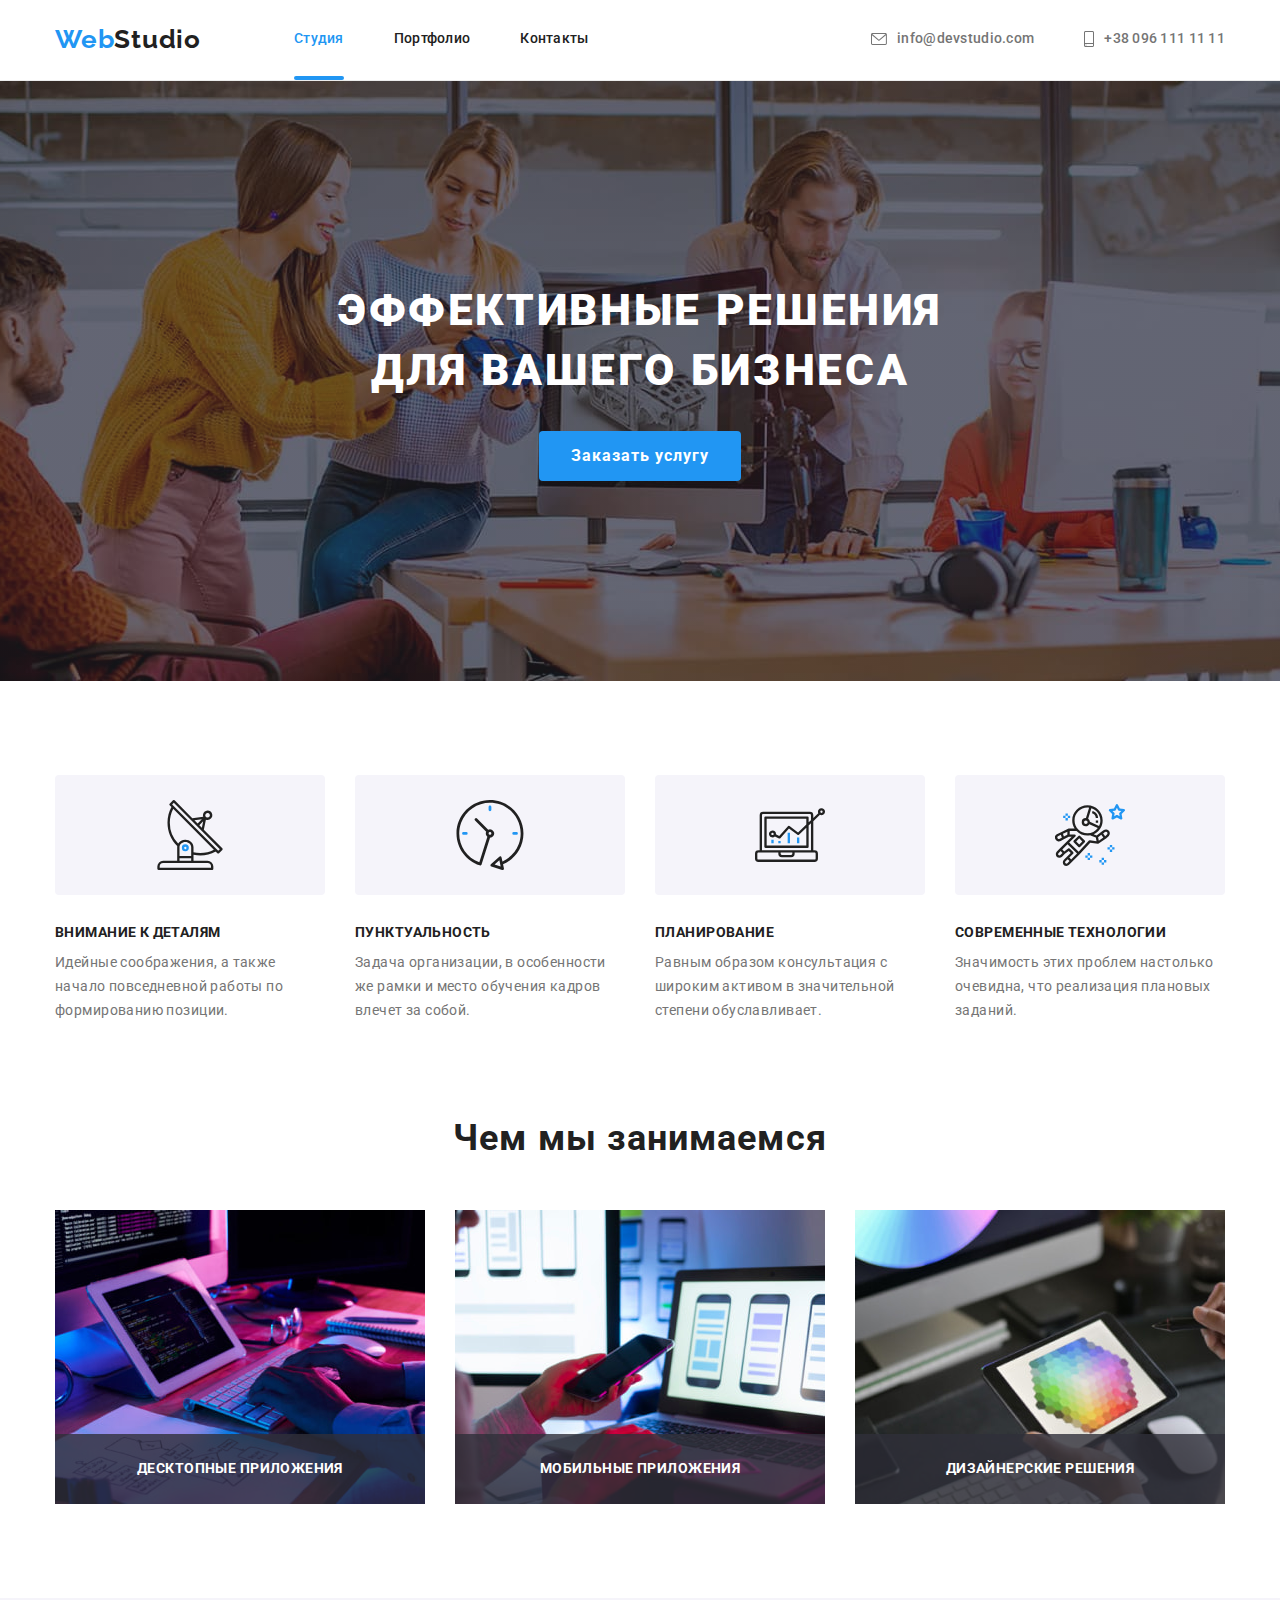
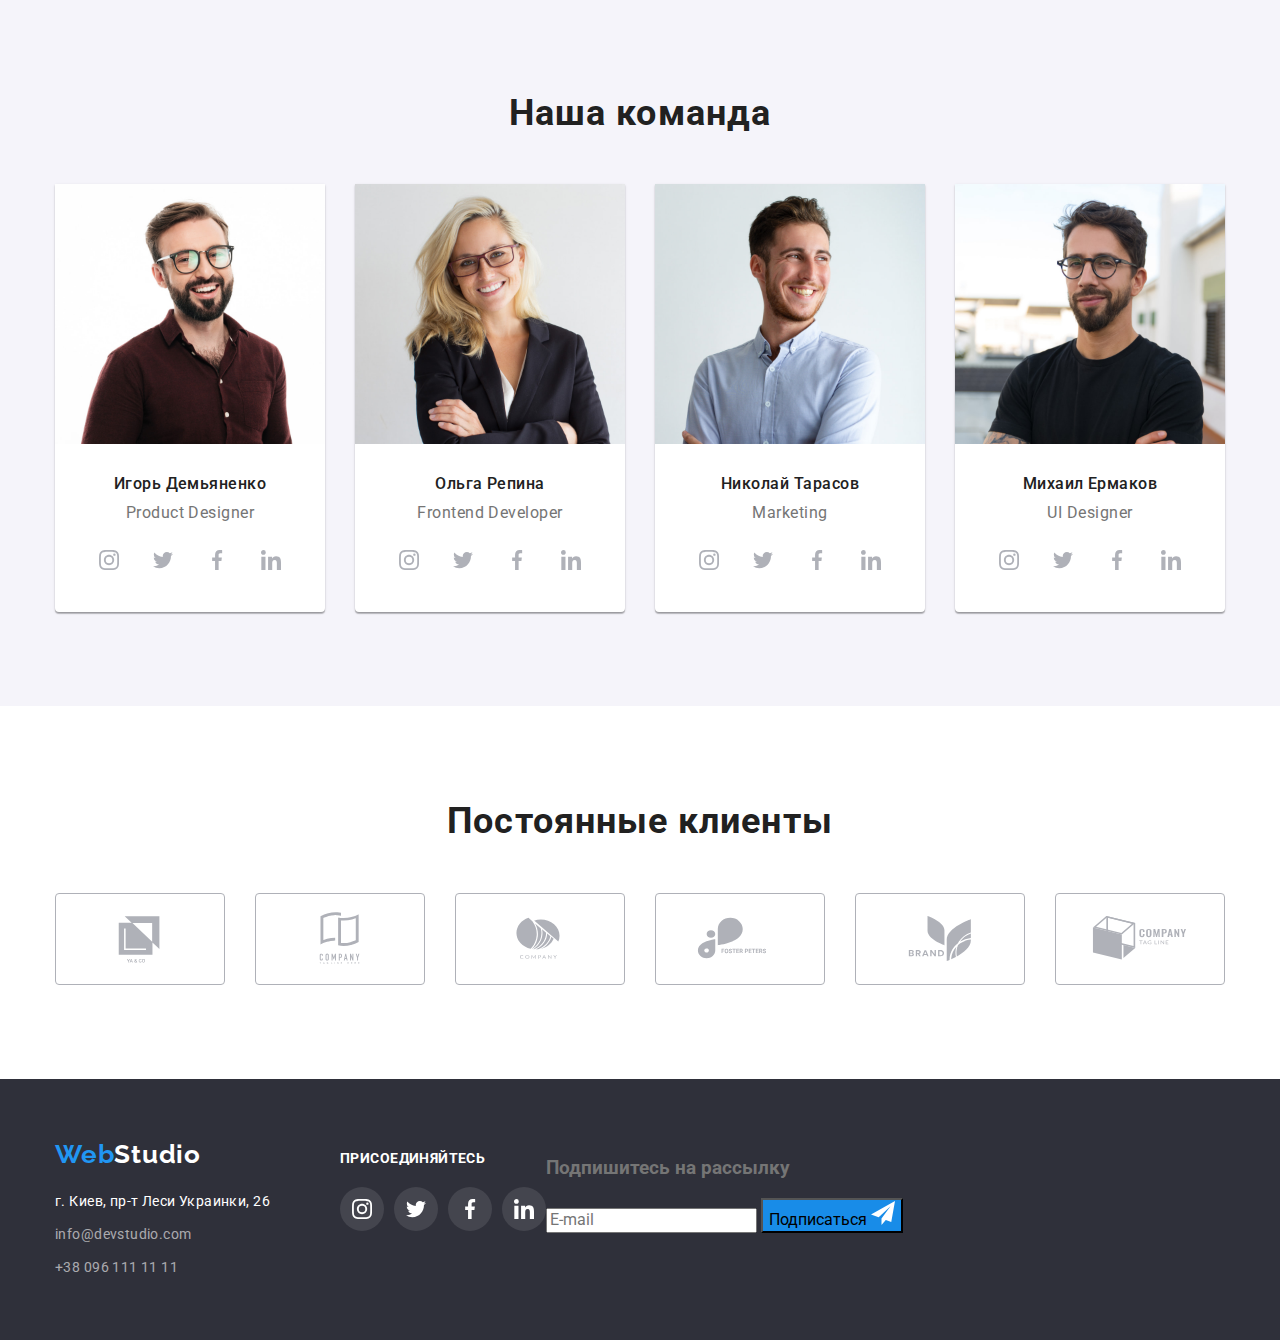
==== index.html @ e9cbdea0 "form" ====
<!DOCTYPE html>
<html lang="ru">
  
<head>
  <meta charset="UTF-8">
  <meta http-equiv="X-UA-Compatible" content="IE=edge">
  <meta name="viewport" content="width=device-width, initial-scale=1.0">
  <title>Студія</title>
  <link 
    href="https://fonts.googleapis.com/css2?family=Raleway:wght@700&family=Roboto:wght@400;500;700;900&display=swap"
    rel="stylesheet"
  />
  <link rel="stylesheet" href="https://cdnjs.cloudflare.com/ajax/libs/modern-normalize/1.1.0/modern-normalize.min.css">
  <link rel="stylesheet" href="./css/style.css"/>
</head>

<body>
  <!--Хедер-->
  <header class="pade-header">
    <div class="container main-header">
      <a href="/" class="logo">Web<span class="logo-title">Studio</span></a>
      <nav>
        <ul class="site-nav list">
          <li class="item"><a href="./index.html" class="link current">Студия</a></li>
          <li class="item"><a href="./portfolio.html" class="link">Портфолио</a></li>
          <li class="item"><a href="" class="link">Контакты</a></li>
        </ul>
      </nav>
      <ul class="auth-nav list">
        <li class="item">
          <a href="mailto:info@devstudio.com" class="contact">
            <svg class="contact-icon" width="16" height="12">
              <use href="./images/icon.svg#icon-envelope"></use>
            </svg>
            info@devstudio.com
          </a>
        </li>
        <li class="item">          
          <a href="tel:+380961111111" class="contact">
            <svg class="contact-icon" width="10" height="16">
              <use href="./images/icon.svg#icon-smartphone"></use>
            </svg>
            +38 096 111 11 11
          </a>
        </li>
      </ul>
    </div>
  </header>
  <!--Мейн-->
  <main>
    <!--Заказ услуг-->
    <!--Overlay-->
    <div class="overlay">
      <section class="services-padding services">
        <h1 class="services-title">ЭФФЕКТИВНЫЕ РЕШЕНИЯ <br> ДЛЯ ВАШЕГО БИЗНЕСА</h1>
        <button type="button" class="btn" data-modal-open>Заказать услугу</button>
        <!--backdrop-->
        <div class="backdrop is-hidden" data-modal>
          <div class="modal">
            <button type="button" class="modal-button" data-modal-close>
              <svg width="18" height="18">
                <use href="./images/icon.svg#icon-close"></use>
              </svg>
            </button>
            <form class="form">
              <h1>Оставьте свои данные, мы вам перезвоним</h1>
              <p class="form-field">
                <label for="name" class="form-label">Имя</label>
                <input class="form-input" type="text" name="name" id="name">
              </p>
              <p class="form-field">
                <label for="tel" class="form-label">Телефон</label>
                <input class="form-input" type="tel" name="tel" id="tel">
              </p>             
              <p class="form-field">
                <label for="mail" class="form-label">Почта</label>
                <input class="form-input" type="email" name="mail" id="mail">
              </p>
              <p class="form-field">
                <label for="comment">Комментарий</label>
                <textarea class="comment" name="comment" id="comment" rows="8" class="textarea" placeholder="Введите текст"></textarea>
              </p>
              <p>
                <input type="checkbox" name="" id="policy">
                <label for="policy">Соглашаюсь с рассылкой и принимаю Условия договора</label>
              </p>              
              <button type="submit">Отправить</button>
            </form>
          </div>
        </div>
      </section>
    </div>
    <!--Навыки-->
    <section class="section">
      <div class="container">
        <ul class="feature-list list">
          <li class="item">
            <div class="icon">
              <svg width="70" height="70">
                <use href="./images/icon.svg#icon-antenna"></use>
              </svg>
            </div>
            <h3 class="feature-title title">ВНИМАНИЕ К ДЕТАЛЯМ</h3>
            <p class="feature-text">Идейные соображения, а также начало повседневной работы по формированию позиции.</p>
          </li>
          <li class="item">
            <div class="icon">
              <svg width="70" height="70">
                <use href="./images/icon.svg#icon-clock"></use>
              </svg>
            </div>
            <h3 class="feature-title title">ПУНКТУАЛЬНОСТЬ</h3>
            <p class="feature-text">Задача организации, в особенности же рамки и место обучения кадров влечет за собой.</p>
          </li>
          <li class="item">
            <div class="icon">
              <svg width="70" height="70">
                <use href="./images/icon.svg#icon-diagram"></use>
              </svg>
            </div>
            <h3 class="feature-title title">ПЛАНИРОВАНИЕ</h3>
            <p class="feature-text">Равным образом консультация с широким активом в значительной степени обуславливает.</p>
          </li>
          <li class="item">
            <div class="icon">
              <svg width="70" height="70">
                <use href="./images/icon.svg#icon-astronaut"></use>
              </svg>
            </div>
            <h3 class="feature-title title">СОВРЕМЕННЫЕ ТЕХНОЛОГИИ</h3>
            <p class="feature-text">Значимость этих проблем настолько очевидна, что реализация плановых заданий.</p>
          </li>
        </ul>
      </div>
    </section>
    <!--Чем мы занимаемся-->
    <section class="section no-padding">
      <div class="container">
        <h2 class="section-title">Чем мы занимаемся</h2>
        <ul class="container-section list">
          <li class="foto">
            <div class="product">
              <img src="./images/img.jpg" class="images" width="370" height="294" alt="Планирование">
              <div class="product-actions">
                <h3 class="title-img">ДЕСКТОПНЫЕ ПРИЛОЖЕНИЯ</h3>
              </div>
            </div>
          </li>
          <li class="foto">
            <div class="product">
              <img src="./images/img1.jpg" class="images" width="370" height="294" alt="Разработка мобильных приложений">
              <div class="product-actions">
                <h3 class="title-img">МОБИЛЬНЫЕ ПРИЛОЖЕНИЯ</h3>
              </div>
            </div>
          </li>
          <li class="foto">
            <div class="product">
              <img src="./images/img2.jpg" class="images" width="370" height="294" alt="Оформления">
              <div class="product-actions">
                <h3 class="title-img">ДИЗАЙНЕРСКИЕ РЕШЕНИЯ</h3>
              </div>
            </div>
          </li>
        </ul>
      </div>
    </section>
    <!--Наша команда-->
    <section class="command-list section">
      <div class="container">
        <h2 class="section-title">Наша команда</h2>
        <ul class="container-comand list">
          <li class="comand">
            <img src="./images/foto1.jpg" class="images" width="270" height="260" alt="Игорь Демьяненко">
            <div class="comand-padding">
              <h3 class="section-subject title">Игорь Демьяненко</h3>
              <p class="section-text">Product Designer</p>
              <ul class="list list-masege">
                <li class="list">
                  <a class="masege-icon" href="#">
                    <svg width="20" height="20">
                      <use href="./images/icon.svg#icon-instagram"></use>
                    </svg>
                  </a>
                </li>
                <li class="list">
                  <a class="masege-icon" href="#">
                    <svg width="20" height="20">
                      <use href="./images/icon.svg#icon-twitter"></use>
                    </svg>
                  </a>
                </li>
                <li class="list">
                  <a class="masege-icon" href="#">
                    <svg width="20" height="20">
                      <use href="./images/icon.svg#icon-facebook"></use>
                    </svg>
                  </a>
                </li>
                <li class="list">
                  <a class="masege-icon not-margin" href="#">
                    <svg width="20" height="20">
                      <use href="./images/icon.svg#icon-linkedin"></use>
                    </svg>
                  </a>
                </li>
              </ul>
            </div>
          </li>
          <li class="comand">
            <img src="./images/foto2.jpg" class="images" width="270" height="260" alt="Ольга Репина">
            <div class="comand-padding">
              <h3 class="section-subject title">Ольга Репина</h3>
              <p class="section-text">Frontend Developer</p>
              <ul class="list list-masege">
                <li class="list">
                  <a class="masege-icon" href="#">
                    <svg width="20" height="20">
                      <use href="./images/icon.svg#icon-instagram"></use>
                    </svg>
                  </a>
                </li>
                <li class="list">
                  <a class="masege-icon" href="#">
                    <svg width="20" height="20">
                      <use href="./images/icon.svg#icon-twitter"></use>
                    </svg>
                  </a>
                </li>
                <li class="list">
                  <a class="masege-icon" href="#">
                    <svg width="20" height="20">
                      <use href="./images/icon.svg#icon-facebook"></use>
                    </svg>
                  </a>
                </li>
                <li class="list">
                  <a class="masege-icon not-margin" href="#">
                    <svg width="20" height="20">
                      <use href="./images/icon.svg#icon-linkedin"></use>
                    </svg>
                  </a>
                </li>
              </ul>
            </div>
          </li>
          <li class="comand">
            <img src="./images/foto3.jpg" class="images" width="270" height="260" alt="Николай Тарасов">
            <div class="comand-padding">
              <h3 class="section-subject title">Николай Тарасов</h3>
              <p class="section-text">Marketing</p>
              <ul class="list list-masege">
                <li class="list">
                  <a class="masege-icon" href="#">
                    <svg width="20" height="20">
                      <use href="./images/icon.svg#icon-instagram"></use>
                    </svg>
                  </a>
                </li>
                <li class="list">
                  <a class="masege-icon" href="#">
                    <svg class="twitter" width="20" height="20">
                      <use href="./images/icon.svg#icon-twitter"></use>
                    </svg>
                  </a>
                </li>
                <li class="list">
                  <a class="masege-icon" href="#">
                    <svg width="20" height="20">
                      <use href="./images/icon.svg#icon-facebook"></use>
                    </svg>
                  </a>
                </li>
                <li class="list">
                  <a class="masege-icon not-margin" href="#">
                    <svg width="20" height="20">
                      <use href="./images/icon.svg#icon-linkedin"></use>
                    </svg>
                  </a>
                </li>
              </ul>
            </div>
          </li>
          <li class="comand">
            <img src="./images/foto4.jpg" class="images" width="270" height="260" alt="Михаил Ермаков">
            <div class="comand-padding">
              <h3 class="section-subject title">Михаил Ермаков</h3>
              <p class="section-text">UI Designer</p>
              <ul class="list list-masege">
                <li class="list">
                  <a class="masege-icon" href="#">
                    <svg width="20" height="20">
                      <use href="./images/icon.svg#icon-instagram"></use>
                    </svg>
                  </a>
                </li>
                <li class="list">
                  <a class="masege-icon" href="#">
                    <svg width="20" height="20">
                      <use href="./images/icon.svg#icon-twitter"></use>
                    </svg>
                  </a>
                </li>
                <li class="list">
                  <a class="masege-icon" href="#">
                    <svg width="20" height="20">
                      <use href="./images/icon.svg#icon-facebook"></use>
                    </svg>
                  </a>
                </li>
                <li class="list">
                  <a class="masege-icon not-margin" href="#">
                    <svg width="20" height="20">
                      <use href="./images/icon.svg#icon-linkedin"></use>
                    </svg>
                  </a>
                </li>
              </ul>
            </div>
          </li>
        </ul>
      </div>
    </section>
    <!--logo-company-->
    <section class="section">
      <h2 class="section-title">Постоянные клиенты</h2>
      <ul class="list list-client">
        <li class="list margin-company">
          <div>
            <a class="logo-company" href="#">
              <svg class="company-icon" width="106" height="60">
                <use href="./images/icon.svg#icon-yago"></use>
              </svg>
            </a>
          </div>
        </li>
        <li class="list margin-company">
          <div>
            <a class="logo-company" href="#">
              <svg class="company-icon" width="106" height="60">
                <use href="./images/icon.svg#icon-tagline"></use>
              </svg>
            </a>
          </div>
        </li>
        <li class="list margin-company">
          <div>
            <a class="logo-company" href="#">
              <svg class="company-icon" width="106" height="60">
                <use href="./images/icon.svg#icon-company"></use>
              </svg>
            </a>
          </div>
        </li>
        <li class="list margin-company">
          <div>
            <a class="logo-company" href="#">
              <svg class="company-icon" width="106" height="60">
                <use href="./images/icon.svg#icon-foster"></use>
              </svg>
            </a>
          </div>
        </li>
        <li class="list margin-company">
          <div>
            <a class="logo-company" href="#">
              <svg class="company-icon" width="106" height="60">
                <use href="./images/icon.svg#icon-brand"></use>
              </svg>
            </a>
          </div>
        </li>
        <li class="list margin-company">
          <div>
            <a class="logo-company" href="#">
              <svg class="company-icon" width="106" height="60">
                <use href="./images/icon.svg#icon-tag"></use>
              </svg>
            </a>
          </div>
        </li>
      </ul>
    </section>
  </main>
  <!--Футер-->
  <footer class="footer">
    <div class="container footer-flex">
      <div class="container-footer">
        <a href="/" class="logo">Web<span class="logo-footer">Studio</span></a>
        <address>
          <ul class="list-footer list">
            <li class="container-address"><a href="" class="address">г. Киев, пр-т Леси Украинки, 26</a></li>
            <li class="container-address"><a href="mailto:info@devstudio.com" class="contacts">info@devstudio.com</a></li>
            <li class="container-address"><a href="tel:+380961111111" class="contacts">+38 096 111 11 11</a></li>
          </ul>
        </address>
      </div>
      <div>
        <p class="text-masege">ПРИСОЕДИНЯЙТЕСЬ</p>
        <ul class="list masege-footer">
          <li class="list">
            <a class="masege-icons"  href="#">
              <svg width="20" height="20">
                <use href="./images/icon.svg#icon-instagram"></use>
              </svg>
            </a>
          </li>
          <li class="list">
            <a class="masege-icons" href="#">
              <svg width="20" height="20">
                <use href="./images/icon.svg#icon-twitter"></use>
              </svg>
            </a>
          </li>
          <li class="list">
            <a class="masege-icons" href="#">
              <svg width="20" height="20">
                <use href="./images/icon.svg#icon-facebook"></use>
              </svg>
            </a>
          </li>
          <li class="list">
            <a class="masege-icons not-margin"  href="#">
              <svg width="20" height="20">
                <use href="./images/icon.svg#icon-linkedin"></use>
              </svg>
            </a>
          </li>
        </ul>
      </div>
      <!-- Subscription -->
      <div class="subscription">
        <h3 class="subscription__title">Подпишитесь на рассылку</h3>
        <form class="subscription__form">
          <label class="subscription__label" for="email"></label>
          <input class="subscription__input" type="email" name="subscription" id="email" placeholder="E-mail" />
          <button class="subscription-button" type="submit">
            Подписаться
            <svg class="subscription-button__icon" width="24" height="24">
              <use class="subscription-button__svg" href="./images/icon.svg#icon-send"></use>
            </svg>
          </button>
        </form>
      </div>
      </div>
    </div>
  </footer>
  <script src="./js/modal.js"></script>
</body>
</html>
---- css/style.css ----
html {
  box-sizing: border-box;
}

*,
*::before,
*::after {
  box-sizing: inherit;
}

:root {
  --primary-text-color: #757575;
  --title-text-color: #212121;
  --accent-color: #2196F3;
  --primary-white-color: #FFFFFF;
  --primary-gray-color: #F5F4FA;
  --secondary-fon-color: #2F303A;
  --secondary-fonheader-color: rgba(47, 48, 58, 0.4);
  --secondary-text-color: rgba(255, 255, 255, 0.6);
  --secondary-blue-color: #188CE8;
  --secondary-fons-color: #AFB1B8;
  --secondary-backdrop-color: rgba(0, 0, 0, 0.2);
  --background-img-color: rgba(47, 48, 58, 0.8);
  --background-button-color: rgba(33, 150, 243, 0.9);
}

body {
  background-color: #fff;
  color: var(--primary-text-color);
  font-family: 'Roboto', sans-serif;
}

.list {
  padding: 0;
  margin: 0;
  list-style: none;
}

.container {
  margin-left: auto;
  margin-right: auto;
  padding-left: 15px;
  padding-right: 15px;
  width: 1200px;
}

/*Logo*/
.logo {
  color: var(--accent-color);
  font-family: 'Raleway', sans-serif;
  font-weight: 700;
  font-size: 26px;
  line-height: 1.19;
  text-decoration: none;
  letter-spacing: 0.03em;
}

.logo-title {
  color: var(--title-text-color);
}

.logo-footer {
  color: var(--primary-white-color);
}

.logo-botom {
  margin-bottom: 20px;
}

/* Pade-header */
.pade-header{
  padding-top: 24px;
  padding-bottom: 25px;
  border-bottom: 1px solid #ECECEC;
}

/* main-header */
.main-header {
  display: flex;
  align-items: center;
}

/*Site-nav*/
.site-nav {
  display: flex;
  margin-left: 93px;
}

.site-nav .item:not(:last-child) {
  margin-right: 50px;
}

.site-nav .link {
  display: block;

  color: var(--title-text-color);
  font-weight: 500;
  font-size: 14px;
  line-height: 1.14;
  letter-spacing: 0.02em;
  text-decoration: none;
  transition: color 250ms cubic-bezier(0.4, 0, 0.2, 1);
}

.site-nav .link:hover, 
.site-nav .link:focus {
  color: var(--accent-color);
}

.site-nav .link.current {
  position: relative;
  color: var(--accent-color);
}

.link.current::after {
  content: "";
  position: absolute;
  transform: translate(0, 32px);
  bottom: -1px;
  left: 0;
  width: 100%;
  height: 4px;
  border-radius: 2px;
  background-color: var(--accent-color);
}

/*Auth-nav*/

.auth-nav {
  display: flex;
  margin-left: auto;
}

.auth-nav .item:not(:last-child) {
  margin-right: 50px;
}

.auth-nav .contact {
  display: flex;
  align-items: center;
  color: var(--primary-text-color);
  font-weight: 500;
  font-size: 14px;
  line-height: 1.14;
  letter-spacing: 0.02em;
  text-decoration: none;
  fill: var(--primary-text-color);
  transition: color 250ms cubic-bezier(0.4, 0, 0.2, 1), 
    fill 250ms cubic-bezier(0.4, 0, 0.2, 1);
}

.auth-nav .contact:hover,
.auth-nav .contact:focus {
  color: var(--accent-color);
  fill: var(--accent-color);
}

.contact-icon {
  margin-right: 10px;
}

/*Services*/

.services {
  text-align: center;
}

.services-padding {
  padding-top: 200px;
  padding-bottom: 200px;
}

.services-title {
  margin-top: 0;
  margin-bottom: 30px;

  color: var(--primary-white-color);
  font-weight: 900;
  font-size: 44px;
  line-height: 1.36;
  text-align: center;
  letter-spacing: 0.06em;
}

/*Section*/

.section {
  padding-top: 94px;
  padding-bottom: 94px;
}

.section.no-padding {
  padding-top: 0;
}

.container-section {
  display: flex;
}

.container-section .foto:not(:last-child) {
  margin-right: 30px;
}

.title-img {
  margin-top: 0;
  margin-bottom: 0;

  color: var(--primary-white-color);
  font-weight: 700;
  font-size: 14px;
  line-height: 1.14;
  text-align: center;
  letter-spacing: 0.03em;
}

.product {
  position: relative;
}

.product-actions {
  position: absolute;
  bottom: 0;
  left: 0;

  display: inline-flex;
  justify-content: center;
  align-items: center;

  width: 370px;
  height: 70px;
  background-color: var(--background-img-color);
}

.comand {
  background-color: var(--primary-white-color);
  border-radius: 0px 0px 4px 4px;
  box-shadow: 0px 1px 3px rgba(0, 0, 0, 0.12),
  0px 1px 1px rgba(0, 0, 0, 0.14),
  0px 2px 1px rgba(0, 0, 0, 0.2);
}

.container-comand {
  display: flex;
}

.container-comand .comand:not(:last-child) {
  margin-right: 30px;
}

.container .container-address:not(:last-child) {
  margin-bottom: 9px;
}

.section-title {
  margin-top: 0;
  margin-bottom: 50px;

  color: var(--title-text-color);
  font-weight: 700;
  font-size: 36px;
  line-height: 1.19;
  letter-spacing: 0.03em;
  text-align: center;
}

.comand-padding {
  padding-top: 30px;
  padding-bottom: 30px;
}

.section-subject {
  margin-top: 0;
  margin-bottom: 10px;

  font-weight: 500;
  font-size: 16px;
  line-height: 1.19;
  letter-spacing: 0.03em;
  text-align: center;
}

.section-text {
  margin-top: 0;
  margin-bottom: 16px;

  font-weight: 400;
  font-size: 16px;
  line-height: 1.19;
  letter-spacing: 0.03em;
  text-align: center;
}

/*Features*/

.feature-list {
  display: flex;
  flex-wrap: wrap;
}

.feature-list .item {
  width: 270px;
}

.feature-list .item:not(:last-child) {
  margin-right: 30px;
}

.icon {
  display: flex;
  align-items: center;
  justify-content: center;
  width: 270px;
  height: 120px;
  background-color: var(--primary-gray-color);
  border-radius: 4px;
}

.feature-list .title {
  color: var(--title-text-color);
}

.feature-title {
  margin-top: 30px;
  margin-bottom: 10px;

  font-weight: 700;
  font-size: 14px;
  line-height: 1.14;
  letter-spacing: 0.03em;
}

.feature-text {
  margin-top: 0;
  margin-bottom: 0;

  font-weight: 400;
  font-size: 14px;
  line-height: 1.71;
  letter-spacing: 0.03em;
}

/*Command*/

.command-list {
  background-color: var(--primary-gray-color);
}

.command-list .title {
  color: var(--title-text-color);
}

/*Button*/

.btn {
  margin-bottom: 0;
  border-radius: 4px;
  padding: 10px 32px;
  min-width: 200px;

  color: var(--primary-white-color);
  background-color: var(--accent-color);
  font-family: inherit;
  font-weight: 700;
  font-size: 16px;
  line-height: 1.88;
  align-items: center;
  letter-spacing: 0.06em;
  cursor: pointer;
  text-align: center;
  border: none;
  transition: background-color 250ms cubic-bezier(0.4, 0, 0.2, 1);
}

.btn:hover,
.btn:focus {
  background-color: var(--secondary-blue-color);
}

.button {
  display: inline-block;
  border-radius: 4px;
  padding: 6px 22px;
  min-width: 73px;

  background-color: var(--primary-gray-color);
  color: var(--title-text-color);
  font-family: inherit;
  font-weight: 500;
  font-size: 16px;
  line-height: 1.63;
  letter-spacing: 0.03em;
  cursor: pointer;
  text-align: center;
  border: none;
  transition: background-color 250ms cubic-bezier(0.4, 0, 0.2, 1),
    color 250ms cubic-bezier(0.4, 0, 0.2, 1),
    box-shadow 250ms cubic-bezier(0.4, 0, 0.2, 1);
}

.button:hover,
.button:focus {
  background-color: var(--accent-color);
  color: var(--primary-white-color);
  box-shadow: 0px 3px 1px rgba(0, 0, 0, 0.1),
  0px 1px 2px rgba(0, 0, 0, 0.08),
  0px 2px 2px rgba(0, 0, 0, 0.12);
}

.button-flex {
  display: flex;
  justify-content: center;
  margin-bottom: 50px;
}

.button-flex .button-margin:not(:last-child) {
  margin-right: 8px;
}

/*Footer*/

.footer {
  padding-top: 60px;
  padding-bottom: 60px;

  background-color: var(--secondary-fon-color);
}

.list-footer {
  margin-right: 70px;
  margin-top: 20px;
}

.address {
  color: var(--primary-white-color);
  font-weight: 400;
  font-size: 14px;
  line-height: 1.71;
  letter-spacing: 0.03em;
  font-style: normal;
  text-decoration: none;
}

.contacts {
  color: var(--secondary-text-color);
  font-weight: 400;
  font-size: 14px;
  line-height: 1.71;
  letter-spacing: 0.03em;
  font-style: normal;
  text-decoration: none;
}

.footer-flex {
  display: flex;
}

.text-masege {
  margin-top: 0;
  margin-bottom: 20px;
  padding-top: 12px;

  color: var(--primary-white-color);
  font-weight: 700;
  font-size: 14px;
  line-height: 1.14;
  letter-spacing: 0.03em;
}

.masege-footer {
  display: flex;
}

.masege-icons {
  display: flex;
  margin-right: 10px;
  align-items: center;
  justify-content: center;

  fill: var(--primary-white-color);
  background-color: rgba(255, 255, 255, 0.1);
  background-position: center;
  background-size: cover;
  width: 44px;
  height: 44px;
  border-radius: 50%;
  transition: background-color 250ms cubic-bezier(0.4, 0, 0.2, 1);
}

.masege-icons:hover,
.masege-icons:focus {
  background-color: var(--accent-color);
}

/*Portfolio*/

.container-subject {
  display: flex;
  flex-wrap: wrap;
}

.flex-list {
  /* width: calc((100%-60px)/3); */
  margin-right: 30px;
  margin-bottom: 30px;
  transition: box-shadow 250ms cubic-bezier(0.4, 0, 0.2, 1);
}

.flex-list:nth-child(3n) {
  margin-right: 0;
}

.flex-list:nth-last-child(-n+3) {
  margin-bottom: 0;
}

.flex-list:hover,
.flex-list:focus {
  box-shadow: 0px 1px 1px rgba(0, 0, 0, 0.12),
  0px 4px 4px rgba(0, 0, 0, 0.06),
  1px 4px 6px rgba(0, 0, 0, 0.16);
}

.list-work {
  margin-top: 0;
  margin-bottom: 0;
  text-decoration: none;
}

.subject-title {
  margin-top: 0;
  margin-bottom: 4px;

  color: var(--title-text-color);
  font-weight: 700;
  font-size: 18px;
  line-height: 2;
  letter-spacing: 0.06em;
}

.text-section {
  margin-top: 0;
  margin-bottom: 0;

  color: var(--primary-text-color);
  font-weight: 400;
  font-size: 16px;
  line-height: 1.88;
  letter-spacing: 0.03em;
}

.images{
  display: block;

  max-width: 100%;
  height: auto;
}

.border-text {
  padding-top: 20px;
  padding-bottom: 20px;
  padding-left: 24px;
  padding-right: 24px;
  height: 110px;
  border: 1px solid #EEEEEE;
  border-top: none;
}

.text-img {
  margin-top: 0;
  margin-bottom: 0;
  
  color: var(--primary-white-color);
  font-weight: 400;
  font-size: 18px;
  line-height: 1.56;
  text-align: left;
  letter-spacing: 0.03em;
}

.products {
  position: relative;
  overflow: hidden;
}

.products-actions {
  position: absolute;
  top: 0;
  left: 0;
  
  display: inline-flex;
  justify-content: center;
  align-items: center;
  text-align: center;
  padding-left: 24px;
  padding-right: 24px;

  width: 370px;
  height: 294px;
  background-color: var(--background-button-color);
  transform: translateY(295px);
  transition: transform 250ms cubic-bezier(0.4, 0, 0.2, 1);
}

.list-work:hover .products-actions,
.list-work:focus .products-actions {
  transform: translateY(0);
}

/* Overlay */

.overlay {
  max-width: 1600px;
  min-height: 600px;
  margin-left: auto;
  margin-right: auto;
  background-image: linear-gradient(
    to right,
    var(--secondary-fonheader-color),
    var(--secondary-fonheader-color)
  ),
  url("../images/Img.header.jpg");
  background-repeat: no-repeat;
  background-position: center;
  background-size: cover;
  background-color: var(--secondary-fon-color);
}

/* list-masege */

.list-masege {
  max-height: 44px;
  display: flex;
  justify-content: center;
}

.masege-icon {
  display: flex;
  margin-bottom: 30px;
  margin-right: 10px;
  align-items: center;
  justify-content: center;

  width: 44px;
  height: 44px;
  fill: var(--secondary-fons-color);
  border-radius: 50%;
  background-color: var(--primary-white-color);
  transition: fill 250ms cubic-bezier(0.4, 0, 0.2, 1),
    background-color 250ms cubic-bezier(0.4, 0, 0.2, 1);
}

.masege-icon:hover,
.masege-icon:focus {
  fill: var(--primary-white-color);
  background-color: var(--accent-color);
}

.not-margin {
  margin-right: 0px;
}

/* logo-company */

.list-client {
  display: flex;
  justify-content: center;
}

.logo-company {
  display: flex;
  align-items: center;
  justify-content: center;
  width: 170px;
  height: 92px;
  fill: var(--secondary-fons-color);
  border: 1px solid var(--secondary-fons-color);
  border-radius: 4px;
  transition: border 250ms cubic-bezier(0.4, 0, 0.2, 1),
    fill 250ms cubic-bezier(0.4, 0, 0.2, 1);
}

.logo-company:hover,
.logo-company:focus {
  border: 1px solid var(--accent-color);
  fill: var(--accent-color);
}

.margin-company:not(:last-child) {
  margin-right: 30px;
}

/* backdrop */

.backdrop {
  position: fixed;
  top: 0;
  left: 0;
  z-index: 1;
  width: 100%;
  height: 100%;
  background-color: var(--secondary-backdrop-color);
  transition: opacity 250ms cubic-bezier(0.4, 0, 0.2, 1);
}

.backdrop.is-hidden {
  opacity: 0;
  pointer-events: none;
}

.backdrop.is-hidden .modal {
  transform: translate(-50%, -50%) scale(0.8);
}
.modal {
  position: absolute;
  top: 50%;
  left: 50%;
  width: 528px;
  height: 581px;
  background-color: var(--primary-white-color);
  box-shadow: 0px 1px 3px rgba(0, 0, 0, 0.12),
  0px 1px 1px rgba(0, 0, 0, 0.14),
  0px 2px 1px rgba(0, 0, 0, 0.2);
  border-radius: 4px;
  transform: translate(-50%, -50%) scale(1);
  transition: transform 250ms cubic-bezier(0.4, 0, 0.2, 1);
}

.modal-button {
  display: flex;
  margin-left: auto;
  margin-top: 8px;
  margin-right: 8px;
  cursor: pointer;
  align-items: center;
  justify-content: center;
  width: 30px;
  height: 30px;
  background-color: var(--primary-white-color);
  border-radius: 50%;
  border: 1px solid rgba(0, 0, 0, 0.1);
}

.form {
  margin-left: auto;
  margin-right: auto;
  padding-left: 40px;
  padding-right: 40px;
}

.form-field {
  display: flex;
  flex-direction: column;
}

.textarea {
  resize: none;
}

/* Subscription */

.subscription-button {
  background-color: var(--secondary-blue-color);
}

.subscription-button__svg {
  fill: var(--primary-white-color);
}
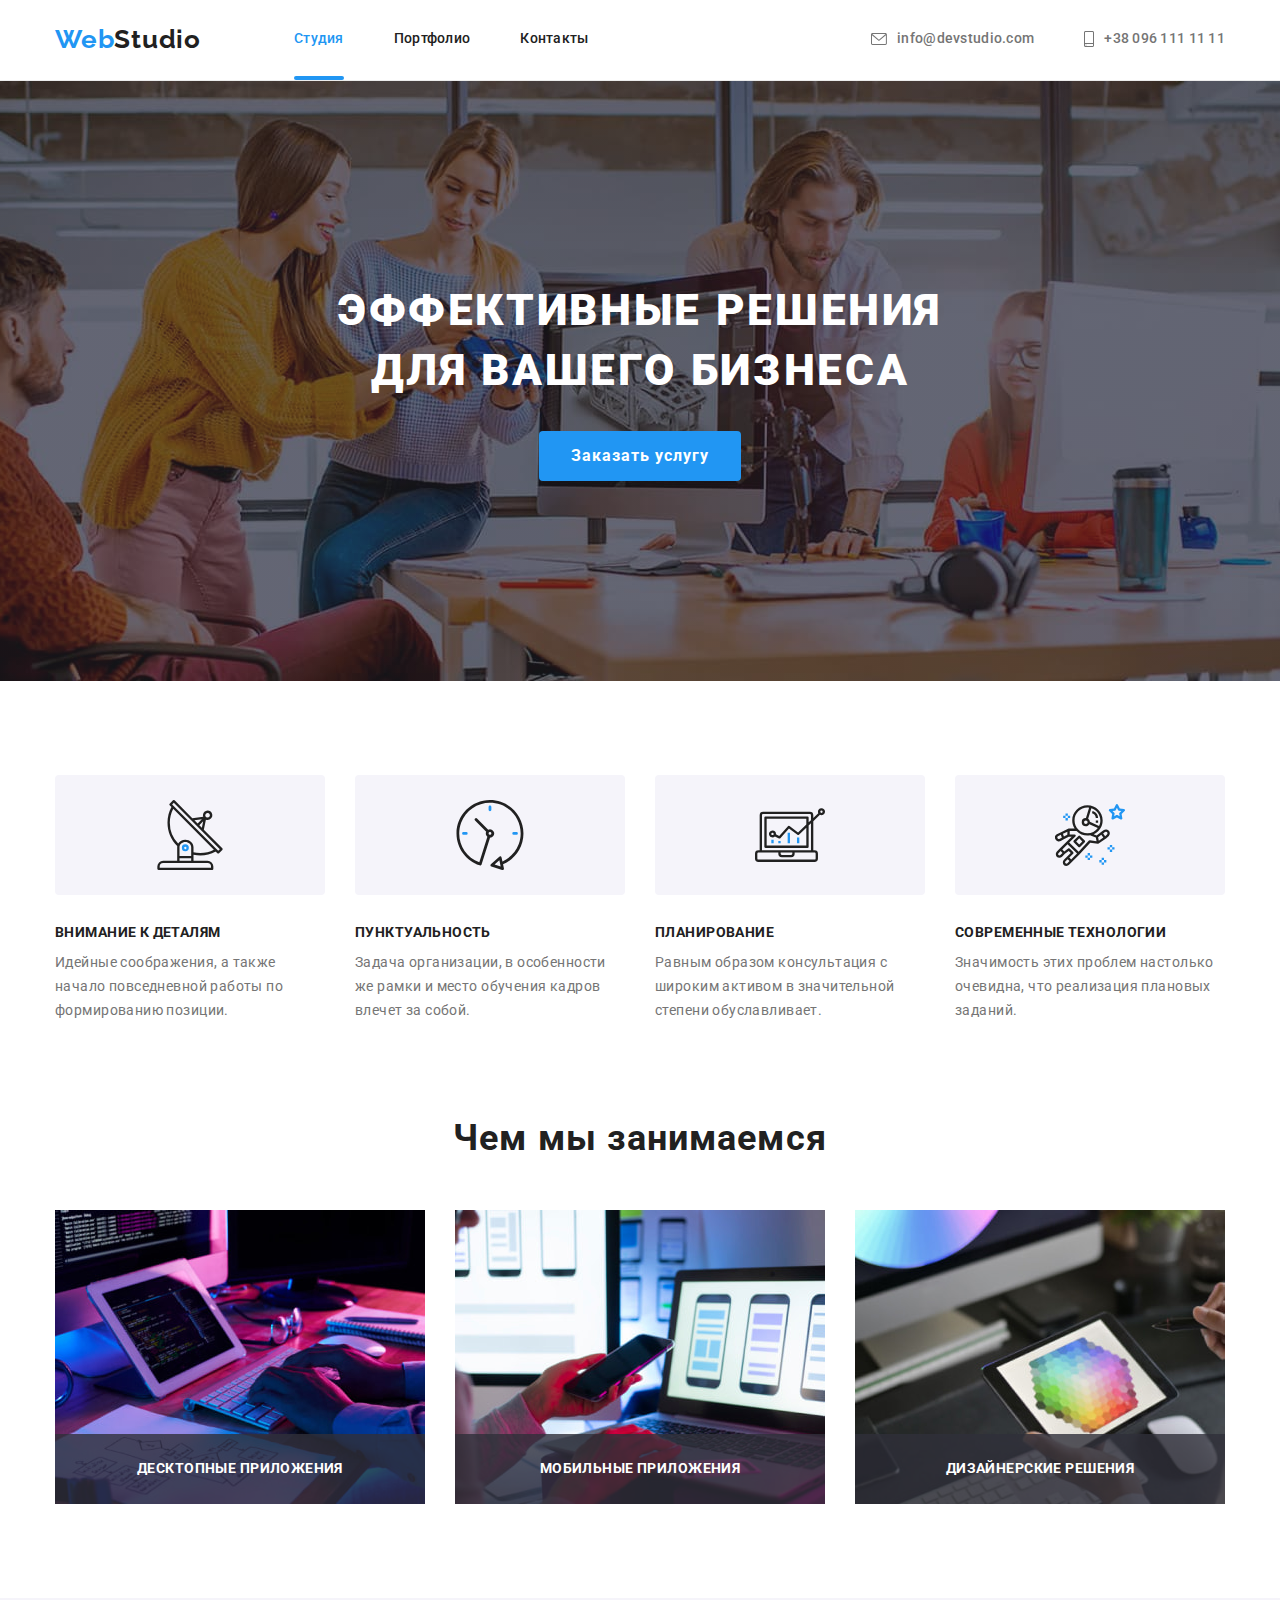
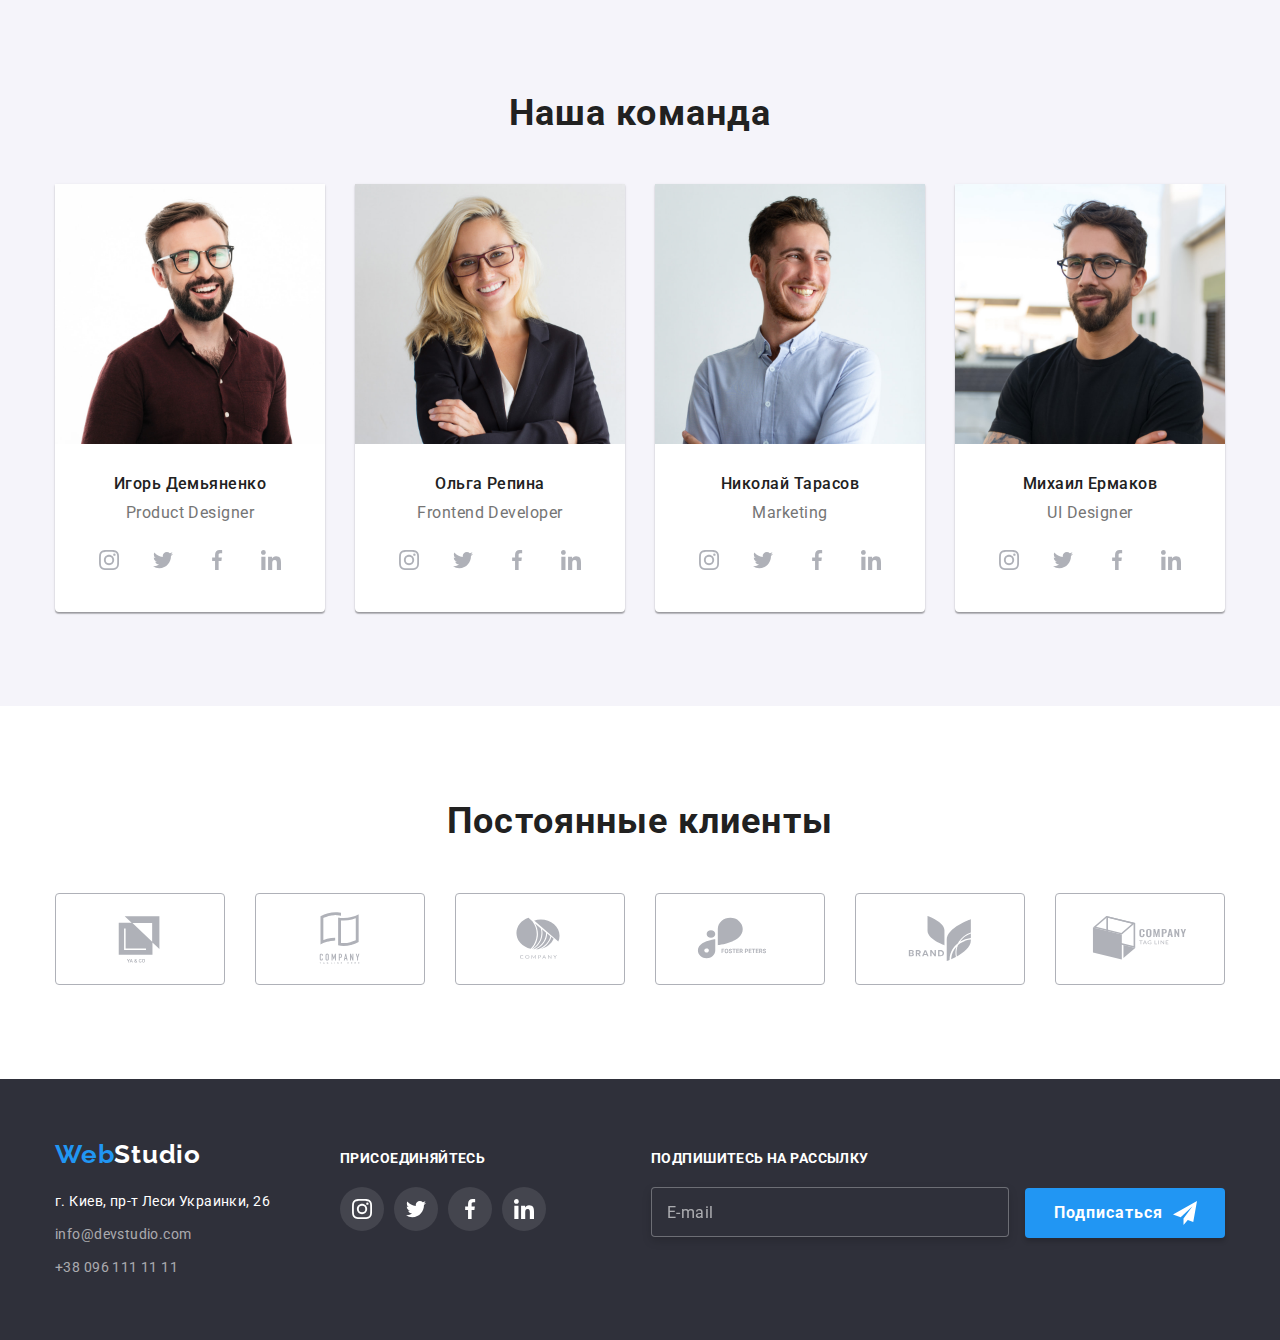
==== commit 93bd35dc: "Форма" ====
--- a/index.html
+++ b/index.html
@@ -58,12 +58,12 @@
         <div class="backdrop is-hidden" data-modal>
           <div class="modal">
             <button type="button" class="modal-button" data-modal-close>
-              <svg width="18" height="18">
+              <svg class="modal-icon" width="18" height="18">
                 <use href="./images/icon.svg#icon-close"></use>
               </svg>
             </button>
             <form class="form">
-              <h1>Оставьте свои данные, мы вам перезвоним</h1>
+              <h1 class="title-form">Оставьте свои данные, мы вам перезвоним</h1>
               <p class="form-field">
                 <label for="name" class="form-label">Имя</label>
                 <input class="form-input" type="text" name="name" id="name">
@@ -77,14 +77,14 @@
                 <input class="form-input" type="email" name="mail" id="mail">
               </p>
               <p class="form-field">
-                <label for="comment">Комментарий</label>
-                <textarea class="comment" name="comment" id="comment" rows="8" class="textarea" placeholder="Введите текст"></textarea>
+                <label for="comment" class="form-label">Комментарий</label>
+                <textarea class="comment" name="comment" id="comment" rows="8" placeholder="Введите текст"></textarea>
               </p>
-              <p>
-                <input type="checkbox" name="" id="policy">
-                <label for="policy">Соглашаюсь с рассылкой и принимаю Условия договора</label>
-              </p>              
-              <button type="submit">Отправить</button>
+              <div class="checkbox">
+                <input type="checkbox" name="topic" id="policy" class="checkbox-input">
+                <label for="policy" class="checbox-label">Соглашаюсь с рассылкой и принимаю Условия договора</label>
+              </div>              
+              <button class="btn-form" type="submit">Отправить</button>
             </form>
           </div>
         </div>
@@ -396,7 +396,7 @@
         </address>
       </div>
       <div>
-        <p class="text-masege">ПРИСОЕДИНЯЙТЕСЬ</p>
+        <h3 class="text-masege">ПРИСОЕДИНЯЙТЕСЬ</h3>
         <ul class="list masege-footer">
           <li class="list">
             <a class="masege-icons"  href="#">
@@ -430,14 +430,14 @@
       </div>
       <!-- Subscription -->
       <div class="subscription">
-        <h3 class="subscription__title">Подпишитесь на рассылку</h3>
-        <form class="subscription__form">
-          <label class="subscription__label" for="email"></label>
-          <input class="subscription__input" type="email" name="subscription" id="email" placeholder="E-mail" />
+        <h3 class="subscription-title">ПОДПИШИТЕСЬ НА РАССЫЛКУ</h3>
+        <form class="subscription-form">
+          <label class="subscription-label" for="email"></label>
+          <input class="subscription-input" type="email" name="subscription" id="email" placeholder="E-mail" />
           <button class="subscription-button" type="submit">
             Подписаться
-            <svg class="subscription-button__icon" width="24" height="24">
-              <use class="subscription-button__svg" href="./images/icon.svg#icon-send"></use>
+            <svg class="subscription-button-icon" width="24" height="24">
+              <use class="subscription-button-svg" href="./images/icon.svg#icon-send"></use>
             </svg>
           </button>
         </form>
--- a/css/style.css
+++ b/css/style.css
@@ -22,6 +22,8 @@
   --secondary-backdrop-color: rgba(0, 0, 0, 0.2);
   --background-img-color: rgba(47, 48, 58, 0.8);
   --background-button-color: rgba(33, 150, 243, 0.9);
+  --modal-close-color: #000000;
+  --textarea-color: rgba(117, 117, 117, 0.5);
 }
 
 body {
@@ -740,6 +742,16 @@
   border: 1px solid rgba(0, 0, 0, 0.1);
 }
 
+.modal-icon {
+  fill: var(--modal-close-color);
+  transition: fill 250ms cubic-bezier(0.4, 0, 0.2, 1);
+}
+
+.modal-button:hover .modal-icon,
+.modal-button:focus .modal-icon {
+  fill: var(--accent-color);
+}
+
 .form {
   margin-left: auto;
   margin-right: auto;
@@ -747,21 +759,173 @@
   padding-right: 40px;
 }
 
+.title-form {
+  margin: 0;
+  margin-bottom: 12px;
+  padding: 0;
+
+  color: var(--title-text-color);
+  font-weight: 700;
+  font-size: 20px;
+  line-height: 1.15;
+  text-align: center;
+  letter-spacing: 0.03em;
+}
+
 .form-field {
+  margin: 0%;
+
   display: flex;
   flex-direction: column;
 }
 
-.textarea {
+.form-label {
+  margin-bottom: 4px;
+  font-weight: 400;
+  font-size: 12px;
+  line-height: 1.17;
+  text-align: start;
+  letter-spacing: 0.01em;
+}
+
+.form-input {
+  margin: 0;
+  margin-bottom: 10px;
+  padding: 12px 11px;
+  border: 1px solid rgba(33, 33, 33, 0.2);
+  border-radius: 4px;
+}
+
+.comment {
+  margin: 0;
+  padding: 16px 12px;
+  margin-bottom: 20px;
+  height: 120px;
+  border: 1px solid rgba(33, 33, 33, 0.2);
+  border-radius: 4px;
   resize: none;
 }
 
+.comment::placeholder {
+  color: var(--textarea-color);
+  font-weight: 400;
+  font-size: 14px;
+  line-height: 1.14;
+  letter-spacing: 0.01em;
+}
+
+.checkbox {
+  margin: 0;
+  padding: 0;
+  margin-bottom: 30px;
+}
+
+.checkbox-input {
+  
+}
+
+.checbox-label{
+  color: var(--primary-text-color);
+  font-weight: 400;
+  font-size: 14px;
+  line-height: 1.71;
+  letter-spacing: 0.03em;
+}
+
+.btn-form {
+  margin: 0;
+  padding: 10px 55px;
+  min-width: 200px;
+  
+  color: var(--primary-white-color);
+  background-color: var(--accent-color);
+  font-family: inherit;
+  font-weight: 700;
+  font-size: 16px;
+  line-height: 1.88;
+  align-items: center;
+  letter-spacing: 0.06em;
+  cursor: pointer;
+  text-align: center;
+  border: none;
+  box-shadow: 0px 4px 4px rgba(0, 0, 0, 0.15);
+  border-radius: 4px;
+  transition: background-color 250ms cubic-bezier(0.4, 0, 0.2, 1);
+}
+
+.btn-form:hover,
+.btn-form:focus {
+  background-color: var(--secondary-blue-color);
+}
+
 /* Subscription */
 
+.subscription {
+  margin-left: auto;
+}
+
+.subscription-title {
+  margin-top: 0;
+  margin-bottom: 20px;
+  padding-top: 12px;
+  
+  color: var(--primary-white-color);
+  font-weight: 700;
+  font-size: 14px;
+  line-height: 1.14;
+  letter-spacing: 0.03em;
+}
+
+.subscription-form {
+  margin-left: auto;
+  margin-right: auto;
+}
+
+.subscription-input {
+  margin: 0;
+  margin-right: 12px;
+  padding: 16px 15px;
+  width: 358px;
+  height: 50px;
+
+  background-color: var(--secondary-fon-color);
+  font-weight: 400;
+  font-size: 16px;
+  line-height: 1.25;
+  letter-spacing: 0.03em;
+  border: 1px solid rgba(255, 255, 255, 0.3);
+  filter: drop-shadow(0px 4px 4px rgba(0, 0, 0, 0.15));
+  border-radius: 4px;
+}
+
+.subscription-input::placeholder {
+  color: var(--secondary-text-color);
+}
+
 .subscription-button {
-  background-color: var(--secondary-blue-color);
-}
-
-.subscription-button__svg {
+  display: inline-flex;
+  justify-content: space-between;
+  padding-bottom: 10px;
+  padding-top: 10px;
+  padding-left: 29px;
+  padding-right: 28px;
+  min-width: 200px;
+  
+  color: var(--primary-white-color);
+  background-color: var(--accent-color);
+  font-family: inherit;
+  font-weight: 700;
+  font-size: 16px;
+  line-height: 1.88;
+  align-items: center;
+  letter-spacing: 0.06em;
+  cursor: pointer;
+  text-align: center;
+  border: none;
+  box-shadow: 0px 4px 4px rgba(0, 0, 0, 0.15);
+  border-radius: 4px;
+}
+
+.subscription-button-svg {
   fill: var(--primary-white-color);
 }